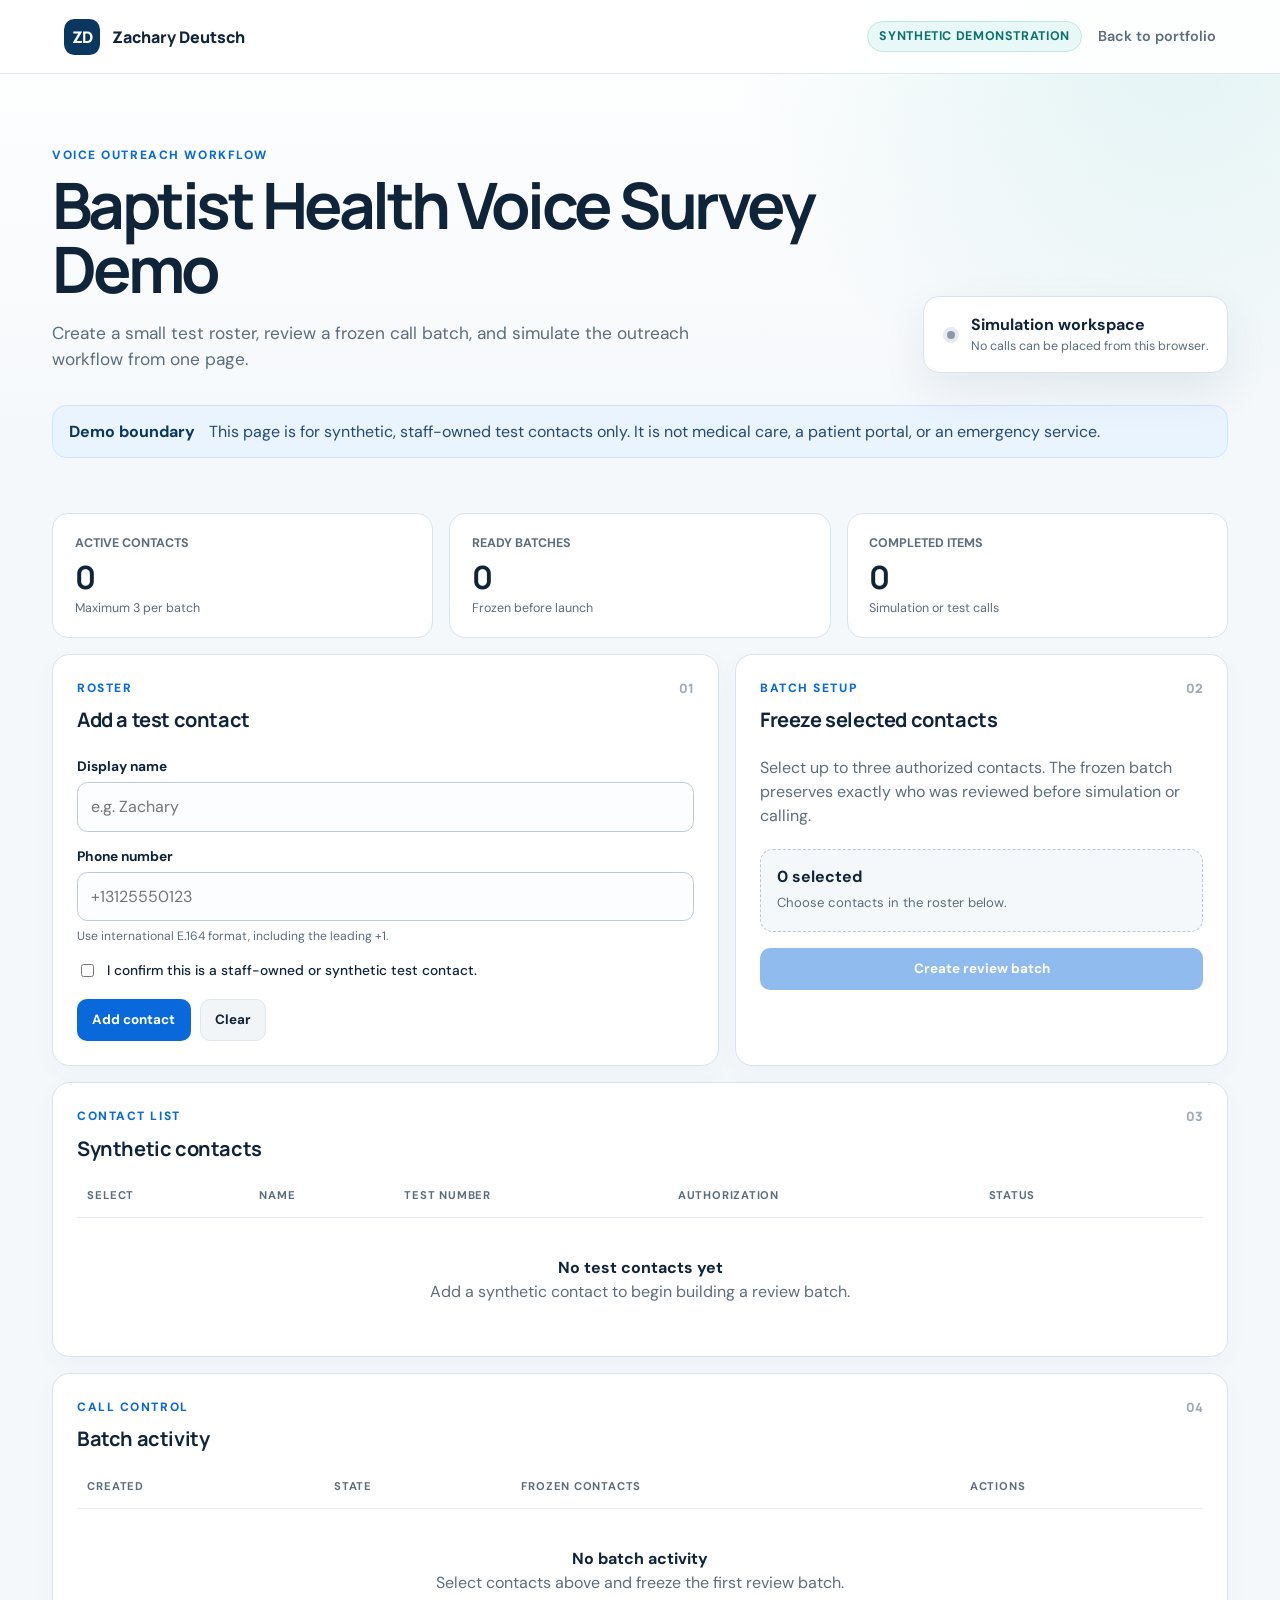
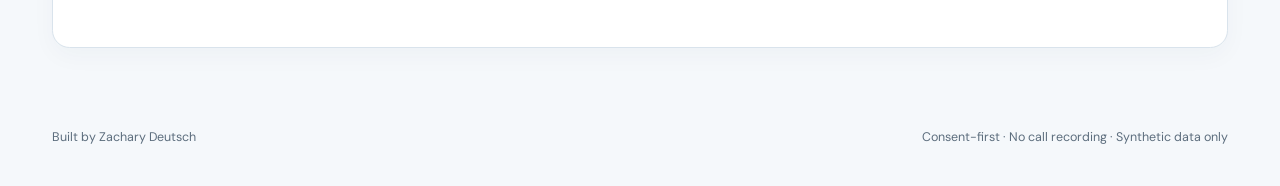
==== voice-demo/index.html @ d20b50c3 "Add synthetic voice survey demo portal" ====
<!doctype html>
<html lang="en">
<head>
  <meta charset="utf-8">
  <meta name="viewport" content="width=device-width, initial-scale=1">
  <meta name="description" content="A synthetic demonstration of a consent-first voice survey workflow.">
  <meta name="robots" content="noindex, nofollow">
  <title>Voice Survey Demo — Zachary Deutsch</title>
  <link rel="preconnect" href="https://fonts.googleapis.com">
  <link rel="preconnect" href="https://fonts.gstatic.com" crossorigin>
  <link href="https://fonts.googleapis.com/css2?family=DM+Sans:wght@400;500;600;700&family=Manrope:wght@600;700;800&display=swap" rel="stylesheet">
  <link rel="stylesheet" href="styles.css">
</head>
<body>
  <a class="skip-link" href="#main">Skip to portal</a>
  <header class="site-header">
    <a class="brand" href="/" aria-label="Zachary Deutsch home">
      <span class="brand-mark" aria-hidden="true">ZD</span>
      <span>Zachary Deutsch</span>
    </a>
    <div class="header-actions">
      <span class="environment-badge">Synthetic demonstration</span>
      <a class="back-link" href="/">Back to portfolio</a>
    </div>
  </header>

  <main id="main" class="page-shell">
    <section class="intro" aria-labelledby="page-title">
      <div>
        <p class="eyebrow">Voice outreach workflow</p>
        <h1 id="page-title">Baptist Health Voice Survey Demo</h1>
        <p class="intro-copy">Create a small test roster, review a frozen call batch, and simulate the outreach workflow from one page.</p>
      </div>
      <div class="connection-card" aria-live="polite">
        <span id="connection-dot" class="connection-dot" aria-hidden="true"></span>
        <div>
          <strong id="connection-label">Simulation workspace</strong>
          <span id="connection-detail">No calls can be placed from this browser.</span>
        </div>
      </div>
    </section>

    <aside class="safety-note">
      <strong>Demo boundary</strong>
      <span>This page is for synthetic, staff-owned test contacts only. It is not medical care, a patient portal, or an emergency service.</span>
    </aside>

    <div id="notice" class="notice" role="status" aria-live="polite"></div>

    <section class="metrics" aria-label="Portal summary">
      <article class="metric-card">
        <span class="metric-label">Active contacts</span>
        <strong id="contact-count">0</strong>
        <span class="metric-note">Maximum 3 per batch</span>
      </article>
      <article class="metric-card">
        <span class="metric-label">Ready batches</span>
        <strong id="ready-count">0</strong>
        <span class="metric-note">Frozen before launch</span>
      </article>
      <article class="metric-card">
        <span class="metric-label">Completed items</span>
        <strong id="completed-count">0</strong>
        <span class="metric-note">Simulation or test calls</span>
      </article>
    </section>

    <section class="workspace-grid">
      <article class="panel contact-panel">
        <div class="panel-heading">
          <div>
            <p class="panel-kicker">Roster</p>
            <h2>Add a test contact</h2>
          </div>
          <span class="step-number">01</span>
        </div>
        <form id="contact-form">
          <input id="editing-id" type="hidden">
          <label for="display-name">Display name</label>
          <input id="display-name" name="display-name" maxlength="100" placeholder="e.g. Zachary" autocomplete="off" required>

          <label for="phone-e164">Phone number</label>
          <input id="phone-e164" name="phone-e164" type="tel" inputmode="tel" maxlength="20" placeholder="+13125550123" autocomplete="off" required>
          <p class="field-help">Use international E.164 format, including the leading +1.</p>

          <label class="check-row" for="synthetic-authorized">
            <input id="synthetic-authorized" type="checkbox" required>
            <span>I confirm this is a staff-owned or synthetic test contact.</span>
          </label>

          <div class="form-actions">
            <button id="save-contact" class="button primary" type="submit">Add contact</button>
            <button id="clear-contact" class="button quiet" type="button">Clear</button>
          </div>
        </form>
      </article>

      <article class="panel batch-panel">
        <div class="panel-heading">
          <div>
            <p class="panel-kicker">Batch setup</p>
            <h2>Freeze selected contacts</h2>
          </div>
          <span class="step-number">02</span>
        </div>
        <p>Select up to three authorized contacts. The frozen batch preserves exactly who was reviewed before simulation or calling.</p>
        <div class="selected-summary">
          <strong id="selected-count">0 selected</strong>
          <span id="selected-names">Choose contacts in the roster below.</span>
        </div>
        <button id="create-batch" class="button primary full" type="button" disabled>Create review batch</button>
      </article>
    </section>

    <section class="panel table-panel" aria-labelledby="contacts-title">
      <div class="panel-heading table-heading">
        <div>
          <p class="panel-kicker">Contact list</p>
          <h2 id="contacts-title">Synthetic contacts</h2>
        </div>
        <span class="step-number">03</span>
      </div>
      <div class="table-wrap">
        <table>
          <thead>
            <tr>
              <th scope="col">Select</th>
              <th scope="col">Name</th>
              <th scope="col">Test number</th>
              <th scope="col">Authorization</th>
              <th scope="col">Status</th>
              <th scope="col"><span class="sr-only">Actions</span></th>
            </tr>
          </thead>
          <tbody id="contacts"></tbody>
        </table>
        <div id="contacts-empty" class="empty-state">
          <strong>No test contacts yet</strong>
          <span>Add a synthetic contact to begin building a review batch.</span>
        </div>
      </div>
    </section>

    <section class="panel table-panel" aria-labelledby="batches-title">
      <div class="panel-heading table-heading">
        <div>
          <p class="panel-kicker">Call control</p>
          <h2 id="batches-title">Batch activity</h2>
        </div>
        <span class="step-number">04</span>
      </div>
      <div class="table-wrap">
        <table>
          <thead>
            <tr>
              <th scope="col">Created</th>
              <th scope="col">State</th>
              <th scope="col">Frozen contacts</th>
              <th scope="col">Actions</th>
            </tr>
          </thead>
          <tbody id="batches"></tbody>
        </table>
        <div id="batches-empty" class="empty-state">
          <strong>No batch activity</strong>
          <span>Select contacts above and freeze the first review batch.</span>
        </div>
      </div>
    </section>
  </main>

  <footer>
    <span>Built by Zachary Deutsch</span>
    <span>Consent-first · No call recording · Synthetic data only</span>
  </footer>

  <dialog id="confirm-dialog">
    <form method="dialog" class="dialog-card">
      <p class="panel-kicker">Live test confirmation</p>
      <h2>Place this approved test batch?</h2>
      <p>Twilio may call every allow-listed number in this batch. Calls are never retried automatically.</p>
      <label for="confirmation-input">Type the confirmation phrase shown below</label>
      <code id="confirmation-phrase"></code>
      <input id="confirmation-input" autocomplete="off">
      <div class="form-actions">
        <button id="cancel-launch" class="button quiet" value="cancel">Cancel</button>
        <button id="confirm-launch" class="button danger" value="default">Launch test batch</button>
      </div>
    </form>
  </dialog>

  <script src="app.js"></script>
</body>
</html>
---- voice-demo/styles.css ----
:root {
  color-scheme: light;
  --ink: #102439;
  --muted: #5c6d7d;
  --navy: #093760;
  --blue: #0969da;
  --blue-dark: #0758b7;
  --blue-soft: #eaf4ff;
  --aqua: #1ca6a3;
  --aqua-soft: #e7f8f6;
  --surface: #ffffff;
  --canvas: #f5f8fb;
  --line: #d9e3ec;
  --danger: #b42318;
  --danger-soft: #fff0ee;
  --success: #147d64;
  --shadow: 0 18px 45px rgba(15, 45, 73, 0.08);
}

* { box-sizing: border-box; }

html { scroll-behavior: smooth; }

body {
  margin: 0;
  background:
    radial-gradient(circle at 92% 0%, rgba(28, 166, 163, 0.12), transparent 28rem),
    linear-gradient(180deg, #fff 0, var(--canvas) 28rem);
  color: var(--ink);
  font-family: "DM Sans", system-ui, sans-serif;
  line-height: 1.5;
}

button, input { font: inherit; }

button { cursor: pointer; }

.skip-link {
  background: var(--navy);
  color: #fff;
  left: 1rem;
  padding: 0.7rem 1rem;
  position: fixed;
  top: -4rem;
  z-index: 100;
}

.skip-link:focus { top: 1rem; }

.site-header {
  align-items: center;
  backdrop-filter: blur(16px);
  background: rgba(255, 255, 255, 0.9);
  border-bottom: 1px solid rgba(217, 227, 236, 0.85);
  display: flex;
  justify-content: space-between;
  min-height: 74px;
  padding: 0 5vw;
}

.brand, .back-link {
  color: var(--ink);
  text-decoration: none;
}

.brand {
  align-items: center;
  display: inline-flex;
  font-family: Manrope, sans-serif;
  font-weight: 800;
  gap: 0.75rem;
}

.brand-mark {
  align-items: center;
  background: var(--navy);
  border-radius: 0.65rem;
  color: #fff;
  display: inline-flex;
  height: 2.25rem;
  justify-content: center;
  letter-spacing: -0.06em;
  width: 2.25rem;
}

.header-actions { align-items: center; display: flex; gap: 1rem; }

.environment-badge {
  background: var(--aqua-soft);
  border: 1px solid #bde8e3;
  border-radius: 999px;
  color: #0b716e;
  font-size: 0.78rem;
  font-weight: 700;
  letter-spacing: 0.05em;
  padding: 0.35rem 0.7rem;
  text-transform: uppercase;
}

.back-link { color: var(--muted); font-size: 0.9rem; font-weight: 600; }
.back-link:hover { color: var(--blue); }

.page-shell { margin: 0 auto; max-width: 1240px; padding: 4.5rem 2rem 5rem; }

.intro {
  align-items: end;
  display: grid;
  gap: 2rem;
  grid-template-columns: minmax(0, 1fr) auto;
  margin-bottom: 2rem;
}

.eyebrow, .panel-kicker {
  color: var(--blue);
  font-size: 0.75rem;
  font-weight: 800;
  letter-spacing: 0.13em;
  margin: 0 0 0.55rem;
  text-transform: uppercase;
}

h1, h2 { font-family: Manrope, sans-serif; }

h1 {
  font-size: clamp(2.3rem, 5vw, 4.65rem);
  letter-spacing: -0.055em;
  line-height: 1.01;
  margin: 0;
  max-width: 780px;
}

.intro-copy { color: var(--muted); font-size: 1.08rem; margin: 1.2rem 0 0; max-width: 680px; }

.connection-card {
  align-items: center;
  background: var(--surface);
  border: 1px solid var(--line);
  border-radius: 1rem;
  box-shadow: var(--shadow);
  display: flex;
  gap: 0.75rem;
  min-width: 285px;
  padding: 1rem 1.15rem;
}

.connection-card div { display: grid; }
.connection-card span:last-child { color: var(--muted); font-size: 0.78rem; }

.connection-dot {
  background: #8b99a7;
  border: 4px solid #e6ebf0;
  border-radius: 50%;
  height: 1rem;
  width: 1rem;
}

.connection-dot.connected { background: var(--success); border-color: #d8f1e9; }

.safety-note {
  align-items: center;
  background: var(--blue-soft);
  border: 1px solid #cfe4fb;
  border-radius: 0.9rem;
  color: #234b72;
  display: flex;
  gap: 0.9rem;
  margin-bottom: 1.15rem;
  padding: 0.85rem 1rem;
}

.safety-note strong { color: var(--navy); flex: 0 0 auto; }

.notice { min-height: 1.5rem; color: var(--success); font-size: 0.9rem; font-weight: 600; margin: 0.3rem 0 0.8rem; }
.notice.error { color: var(--danger); }

.metrics {
  display: grid;
  gap: 1rem;
  grid-template-columns: repeat(3, 1fr);
  margin-bottom: 1rem;
}

.metric-card {
  background: var(--surface);
  border: 1px solid var(--line);
  border-radius: 1rem;
  display: grid;
  padding: 1.2rem 1.35rem;
}

.metric-card strong { font-family: Manrope, sans-serif; font-size: 2rem; line-height: 1.15; margin: 0.4rem 0 0.2rem; }
.metric-label { color: var(--muted); font-size: 0.78rem; font-weight: 700; text-transform: uppercase; }
.metric-note { color: var(--muted); font-size: 0.78rem; }

.workspace-grid { display: grid; gap: 1rem; grid-template-columns: 1.15fr 0.85fr; }

.panel {
  background: var(--surface);
  border: 1px solid var(--line);
  border-radius: 1.1rem;
  box-shadow: 0 8px 24px rgba(15, 45, 73, 0.035);
  padding: 1.5rem;
}

.panel-heading { align-items: start; display: flex; justify-content: space-between; margin-bottom: 1.3rem; }
.panel-heading h2 { font-size: 1.25rem; letter-spacing: -0.02em; margin: 0; }
.step-number { color: #9eabba; font-family: Manrope, sans-serif; font-size: 0.8rem; font-weight: 800; }
.batch-panel > p { color: var(--muted); margin: 0 0 1.3rem; }

label { display: block; font-size: 0.86rem; font-weight: 700; margin: 0.9rem 0 0.35rem; }

input:not([type="checkbox"]) {
  background: #fbfdff;
  border: 1px solid #becbd7;
  border-radius: 0.65rem;
  color: var(--ink);
  padding: 0.72rem 0.8rem;
  width: 100%;
}

input:focus { border-color: var(--blue); box-shadow: 0 0 0 3px rgba(9, 105, 218, 0.13); outline: none; }
.field-help { color: var(--muted); font-size: 0.76rem; margin: 0.35rem 0 0; }

.check-row { align-items: start; display: flex; font-weight: 500; gap: 0.6rem; line-height: 1.35; margin-top: 1rem; }
.check-row input { accent-color: var(--blue); margin-top: 0.2rem; }

.form-actions, .row-actions { display: flex; flex-wrap: wrap; gap: 0.55rem; margin-top: 1.2rem; }

.button {
  align-items: center;
  border: 1px solid transparent;
  border-radius: 0.62rem;
  display: inline-flex;
  font-size: 0.84rem;
  font-weight: 700;
  justify-content: center;
  min-height: 2.55rem;
  padding: 0.6rem 0.9rem;
}

.button.primary { background: var(--blue); color: #fff; }
.button.primary:hover { background: var(--blue-dark); }
.button.quiet { background: #f2f5f8; border-color: #e0e6ec; color: var(--ink); }
.button.danger { background: var(--danger); color: #fff; }
.button.link-danger { background: transparent; color: var(--danger); min-height: auto; padding: 0.2rem; }
.button.full { width: 100%; }
.button:disabled { cursor: not-allowed; opacity: 0.45; }

.selected-summary {
  background: var(--canvas);
  border: 1px dashed #b9c9d7;
  border-radius: 0.8rem;
  display: grid;
  margin: 1rem 0;
  min-height: 5.2rem;
  padding: 0.95rem 1rem;
}

.selected-summary span { color: var(--muted); font-size: 0.82rem; }

.table-panel { margin-top: 1rem; padding-bottom: 0.8rem; }
.table-heading { margin-bottom: 0.6rem; }
.table-wrap { overflow-x: auto; }
table { border-collapse: collapse; width: 100%; }
th, td { border-bottom: 1px solid #e7edf2; padding: 0.85rem 0.65rem; text-align: left; vertical-align: top; }
th { color: var(--muted); font-size: 0.7rem; letter-spacing: 0.07em; text-transform: uppercase; }
td { font-size: 0.86rem; }
tbody tr:last-child td { border-bottom: 0; }

.status-pill {
  background: #edf2f7;
  border-radius: 999px;
  color: #496071;
  display: inline-flex;
  font-size: 0.72rem;
  font-weight: 700;
  padding: 0.25rem 0.55rem;
  text-transform: capitalize;
}

.status-pill.ready, .status-pill.active { background: var(--aqua-soft); color: #0b716e; }
.status-pill.simulated, .status-pill.completed { background: #e9f3ff; color: #135ca5; }
.status-pill.blocked, .status-pill.cancelled { background: var(--danger-soft); color: var(--danger); }
.batch-items { color: var(--muted); display: grid; font-size: 0.78rem; gap: 0.25rem; }
.empty-state { align-items: center; color: var(--muted); display: none; flex-direction: column; padding: 2.4rem 1rem; text-align: center; }
.empty-state.visible { display: flex; }
.empty-state strong { color: var(--ink); }

footer {
  color: var(--muted);
  display: flex;
  font-size: 0.78rem;
  justify-content: space-between;
  margin: 0 auto;
  max-width: 1240px;
  padding: 0 2rem 2.5rem;
}

dialog { border: 0; border-radius: 1rem; box-shadow: 0 30px 80px rgba(10, 34, 56, 0.28); max-width: 470px; padding: 0; width: calc(100% - 2rem); }
dialog::backdrop { background: rgba(8, 29, 48, 0.52); backdrop-filter: blur(3px); }
.dialog-card { padding: 1.6rem; }
.dialog-card h2 { margin: 0; }
.dialog-card p:not(.panel-kicker) { color: var(--muted); }
.dialog-card code { background: var(--canvas); border-radius: 0.45rem; display: block; overflow-wrap: anywhere; padding: 0.7rem; }

.sr-only { height: 1px; margin: -1px; overflow: hidden; padding: 0; position: absolute; width: 1px; clip: rect(0, 0, 0, 0); }

@media (max-width: 820px) {
  .intro, .workspace-grid { grid-template-columns: 1fr; }
  .connection-card { min-width: 0; }
  .metrics { grid-template-columns: 1fr 1fr 1fr; }
}

@media (max-width: 620px) {
  .site-header { align-items: flex-start; flex-direction: column; gap: 0.7rem; padding: 1rem 1.2rem; }
  .header-actions { justify-content: space-between; width: 100%; }
  .page-shell { padding: 2.8rem 1rem 3.5rem; }
  .metrics { grid-template-columns: 1fr; }
  .safety-note { align-items: flex-start; flex-direction: column; }
  h1 { font-size: 2.55rem; }
  footer { flex-direction: column; gap: 0.35rem; padding: 0 1rem 2rem; }
}
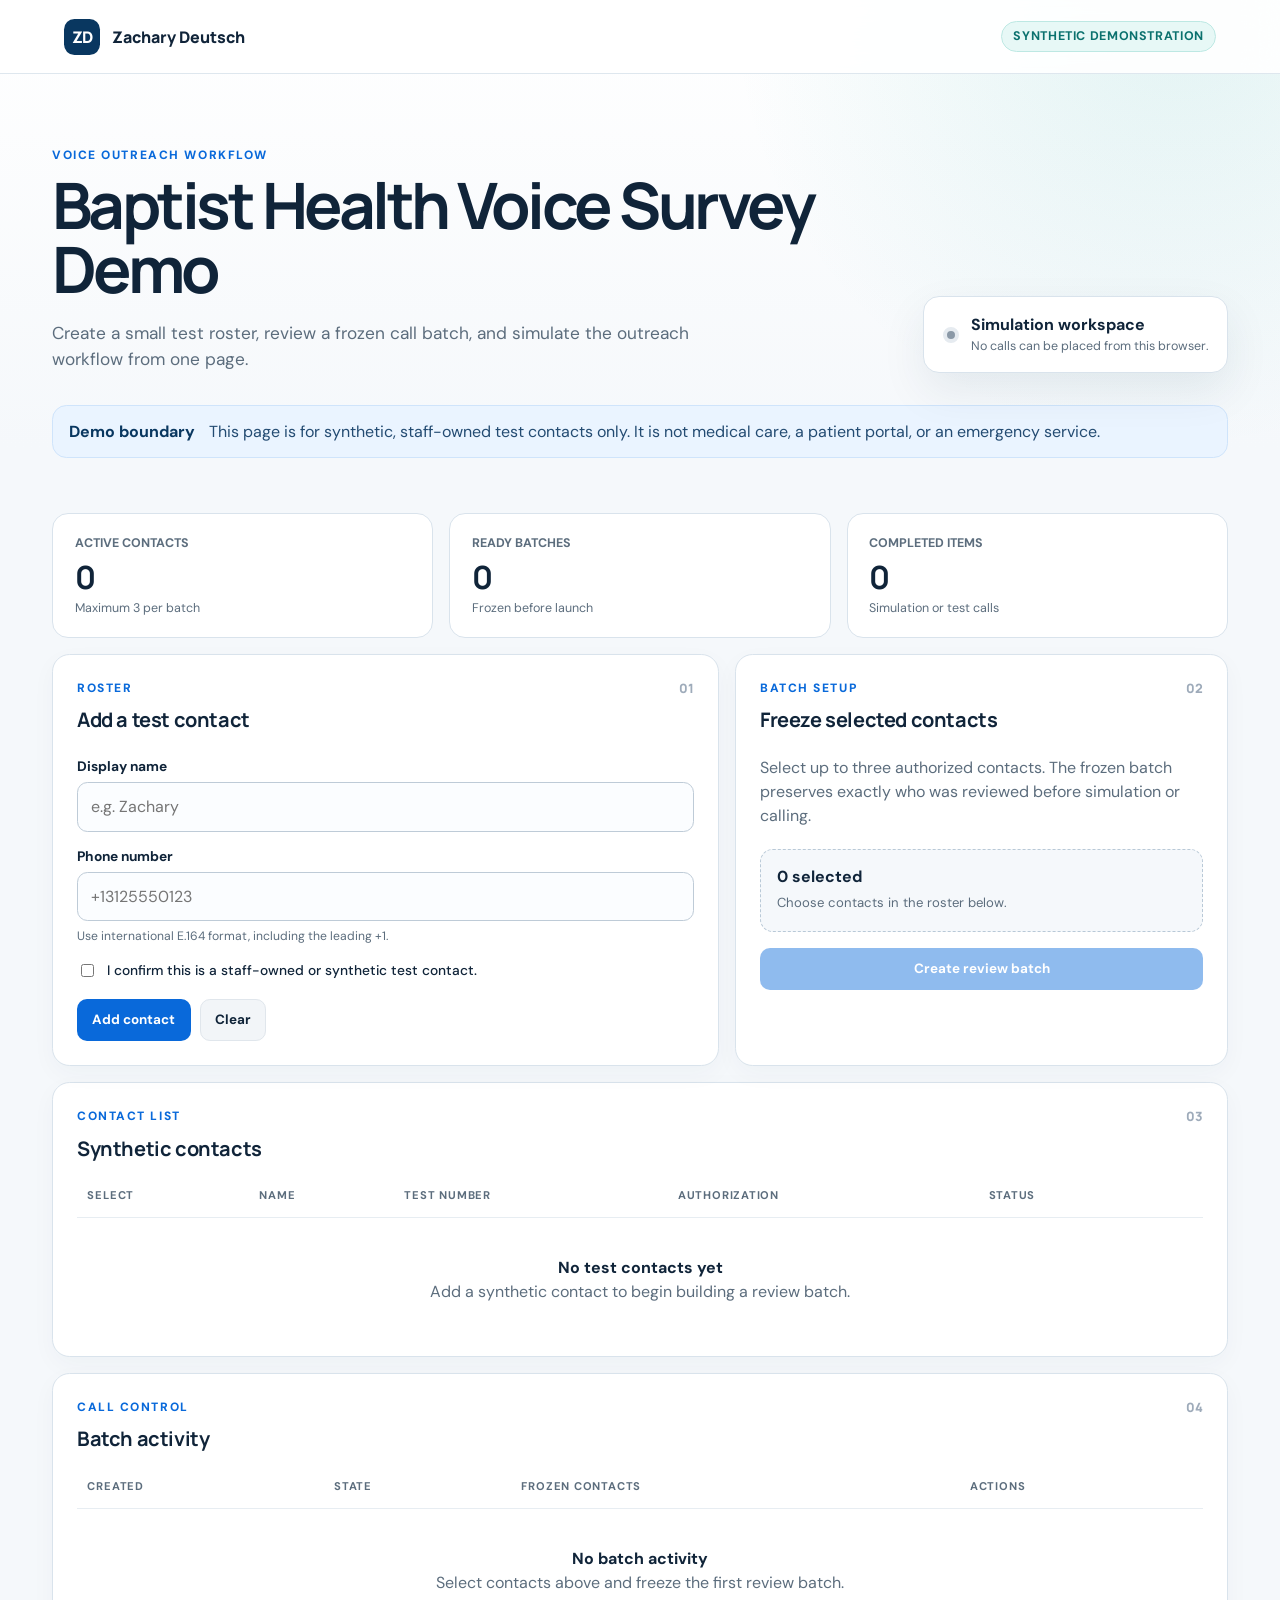
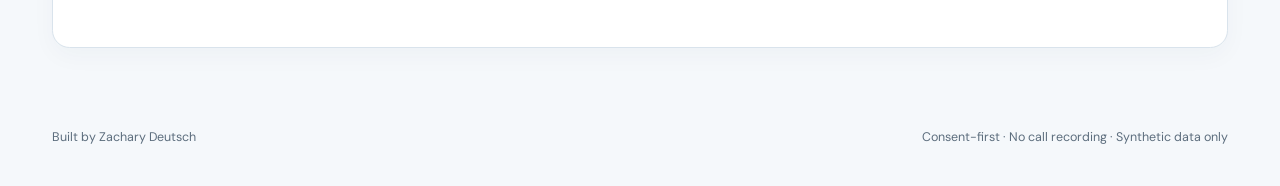
==== commit 63b79aa0: "Remove portfolio link from voice demo" ====
--- a/voice-demo/index.html
+++ b/voice-demo/index.html
@@ -20,7 +20,6 @@
     </a>
     <div class="header-actions">
       <span class="environment-badge">Synthetic demonstration</span>
-      <a class="back-link" href="/">Back to portfolio</a>
     </div>
   </header>
 
--- a/voice-demo/styles.css
+++ b/voice-demo/styles.css
@@ -58,7 +58,7 @@
   padding: 0 5vw;
 }
 
-.brand, .back-link {
+.brand {
   color: var(--ink);
   text-decoration: none;
 }
@@ -97,9 +97,6 @@
   text-transform: uppercase;
 }
 
-.back-link { color: var(--muted); font-size: 0.9rem; font-weight: 600; }
-.back-link:hover { color: var(--blue); }
-
 .page-shell { margin: 0 auto; max-width: 1240px; padding: 4.5rem 2rem 5rem; }
 
 .intro {
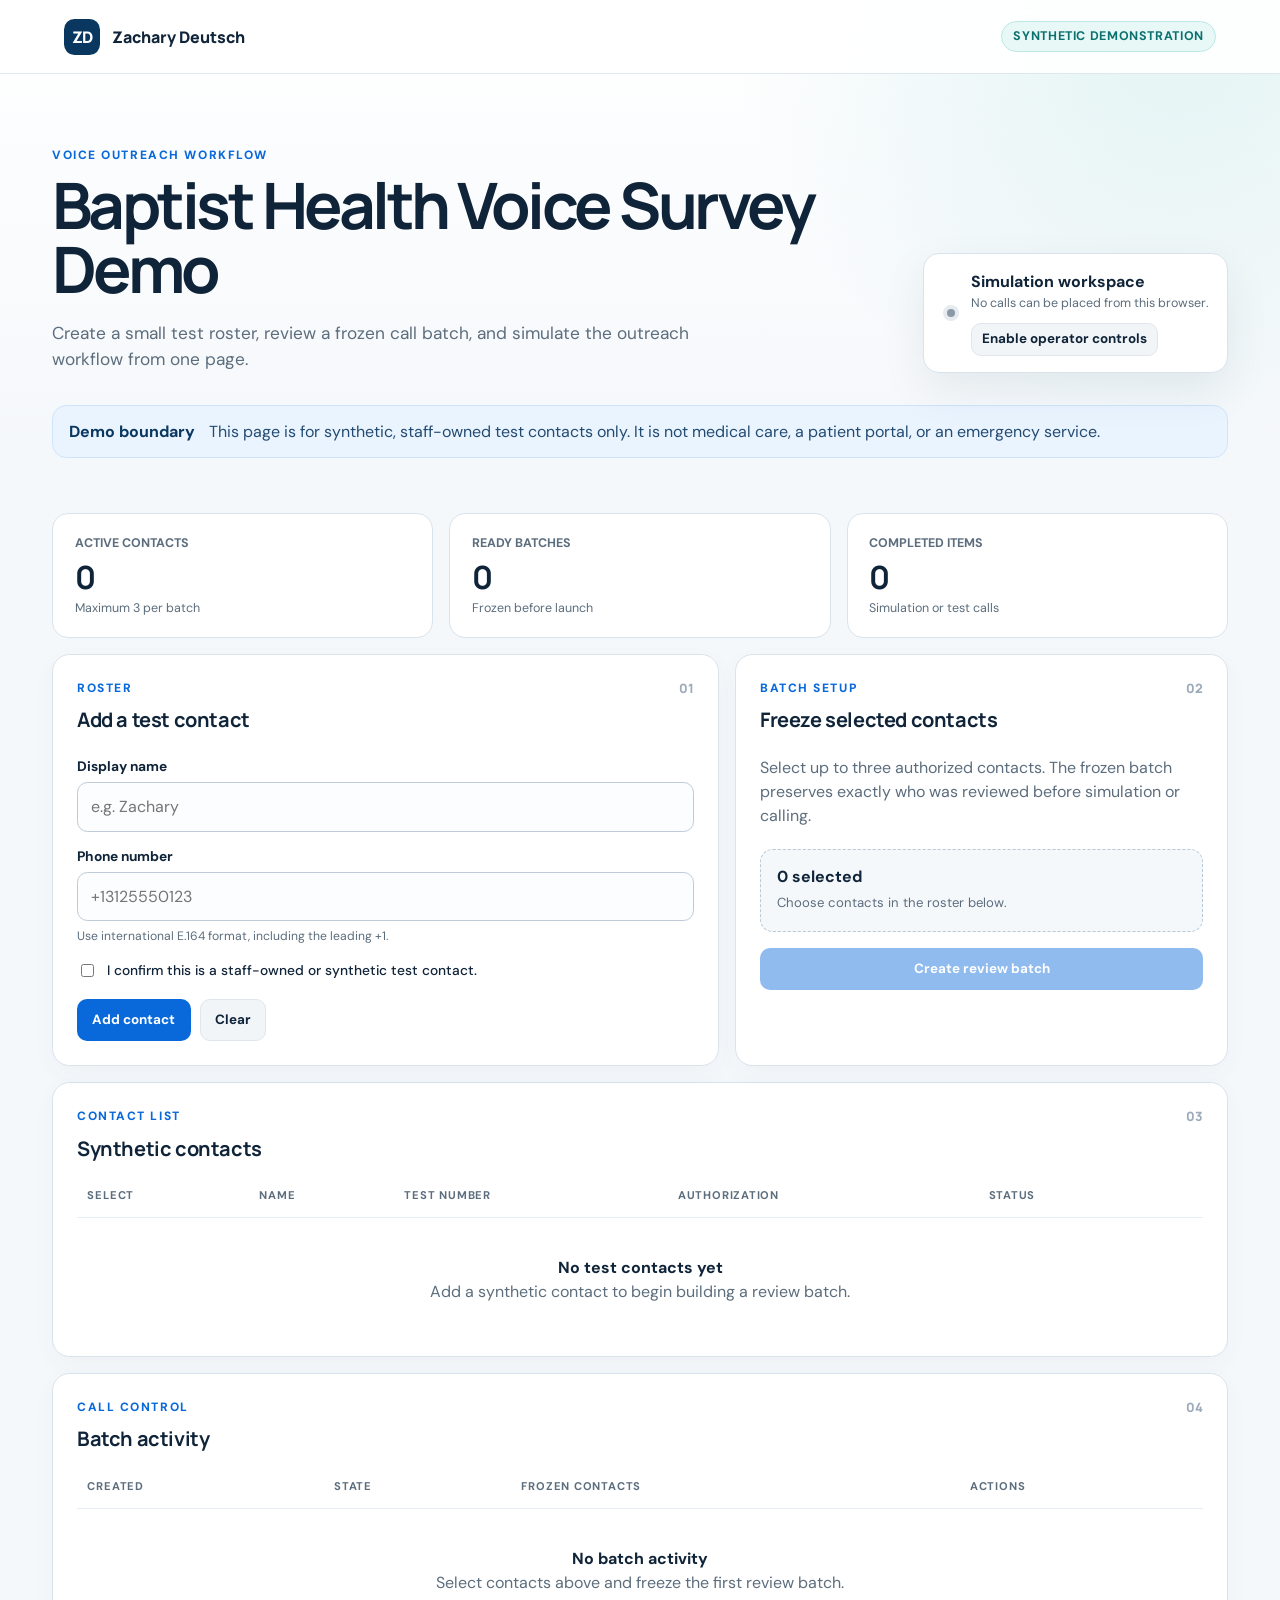
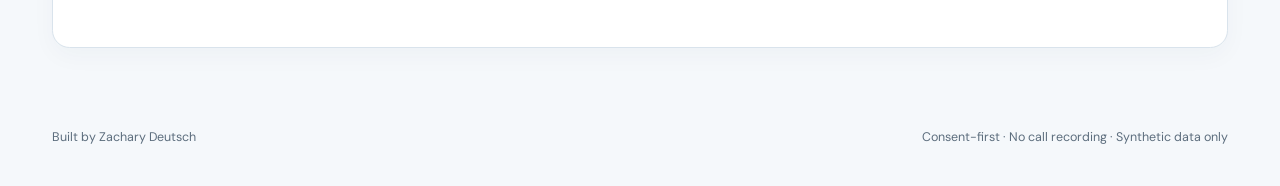
==== commit e74f4bcd: "Add operator access to voice demo" ====
--- a/voice-demo/index.html
+++ b/voice-demo/index.html
@@ -32,9 +32,13 @@
       </div>
       <div class="connection-card" aria-live="polite">
         <span id="connection-dot" class="connection-dot" aria-hidden="true"></span>
-        <div>
+        <div class="connection-copy">
           <strong id="connection-label">Simulation workspace</strong>
           <span id="connection-detail">No calls can be placed from this browser.</span>
+          <div class="connection-actions">
+            <button id="operator-access" class="button quiet compact" type="button">Enable operator controls</button>
+            <button id="operator-disconnect" class="button quiet compact" type="button" hidden>Disconnect</button>
+          </div>
         </div>
       </div>
     </section>
@@ -188,6 +192,21 @@
     </form>
   </dialog>
 
+  <dialog id="access-dialog">
+    <form id="access-form" class="dialog-card">
+      <p class="panel-kicker">Team access</p>
+      <h2>Enable operator controls</h2>
+      <p>Enter the shared demo access code to view the approved roster and place allow-listed test calls.</p>
+      <label for="access-input">Demo access code</label>
+      <input id="access-input" type="password" minlength="32" maxlength="128" autocomplete="current-password" required>
+      <p id="access-error" class="dialog-error" role="alert"></p>
+      <div class="form-actions">
+        <button id="cancel-access" class="button quiet" type="button">Cancel</button>
+        <button id="confirm-access" class="button primary" type="submit">Connect</button>
+      </div>
+    </form>
+  </dialog>
+
   <script src="app.js"></script>
 </body>
 </html>
--- a/voice-demo/styles.css
+++ b/voice-demo/styles.css
@@ -18,6 +18,7 @@
 }
 
 * { box-sizing: border-box; }
+[hidden] { display: none !important; }
 
 html { scroll-behavior: smooth; }
 
@@ -140,8 +141,9 @@
   padding: 1rem 1.15rem;
 }
 
-.connection-card div { display: grid; }
-.connection-card span:last-child { color: var(--muted); font-size: 0.78rem; }
+.connection-copy { display: grid; }
+#connection-detail { color: var(--muted); font-size: 0.78rem; }
+.connection-actions { display: flex; gap: 0.45rem; margin-top: 0.65rem; }
 
 .connection-dot {
   background: #8b99a7;
@@ -241,6 +243,7 @@
 .button.danger { background: var(--danger); color: #fff; }
 .button.link-danger { background: transparent; color: var(--danger); min-height: auto; padding: 0.2rem; }
 .button.full { width: 100%; }
+.button.compact { min-height: 2rem; padding: 0.35rem 0.65rem; }
 .button:disabled { cursor: not-allowed; opacity: 0.45; }
 
 .selected-summary {
@@ -299,6 +302,7 @@
 .dialog-card h2 { margin: 0; }
 .dialog-card p:not(.panel-kicker) { color: var(--muted); }
 .dialog-card code { background: var(--canvas); border-radius: 0.45rem; display: block; overflow-wrap: anywhere; padding: 0.7rem; }
+.dialog-error { color: var(--danger) !important; font-size: 0.82rem; min-height: 1.25rem; }
 
 .sr-only { height: 1px; margin: -1px; overflow: hidden; padding: 0; position: absolute; width: 1px; clip: rect(0, 0, 0, 0); }
 
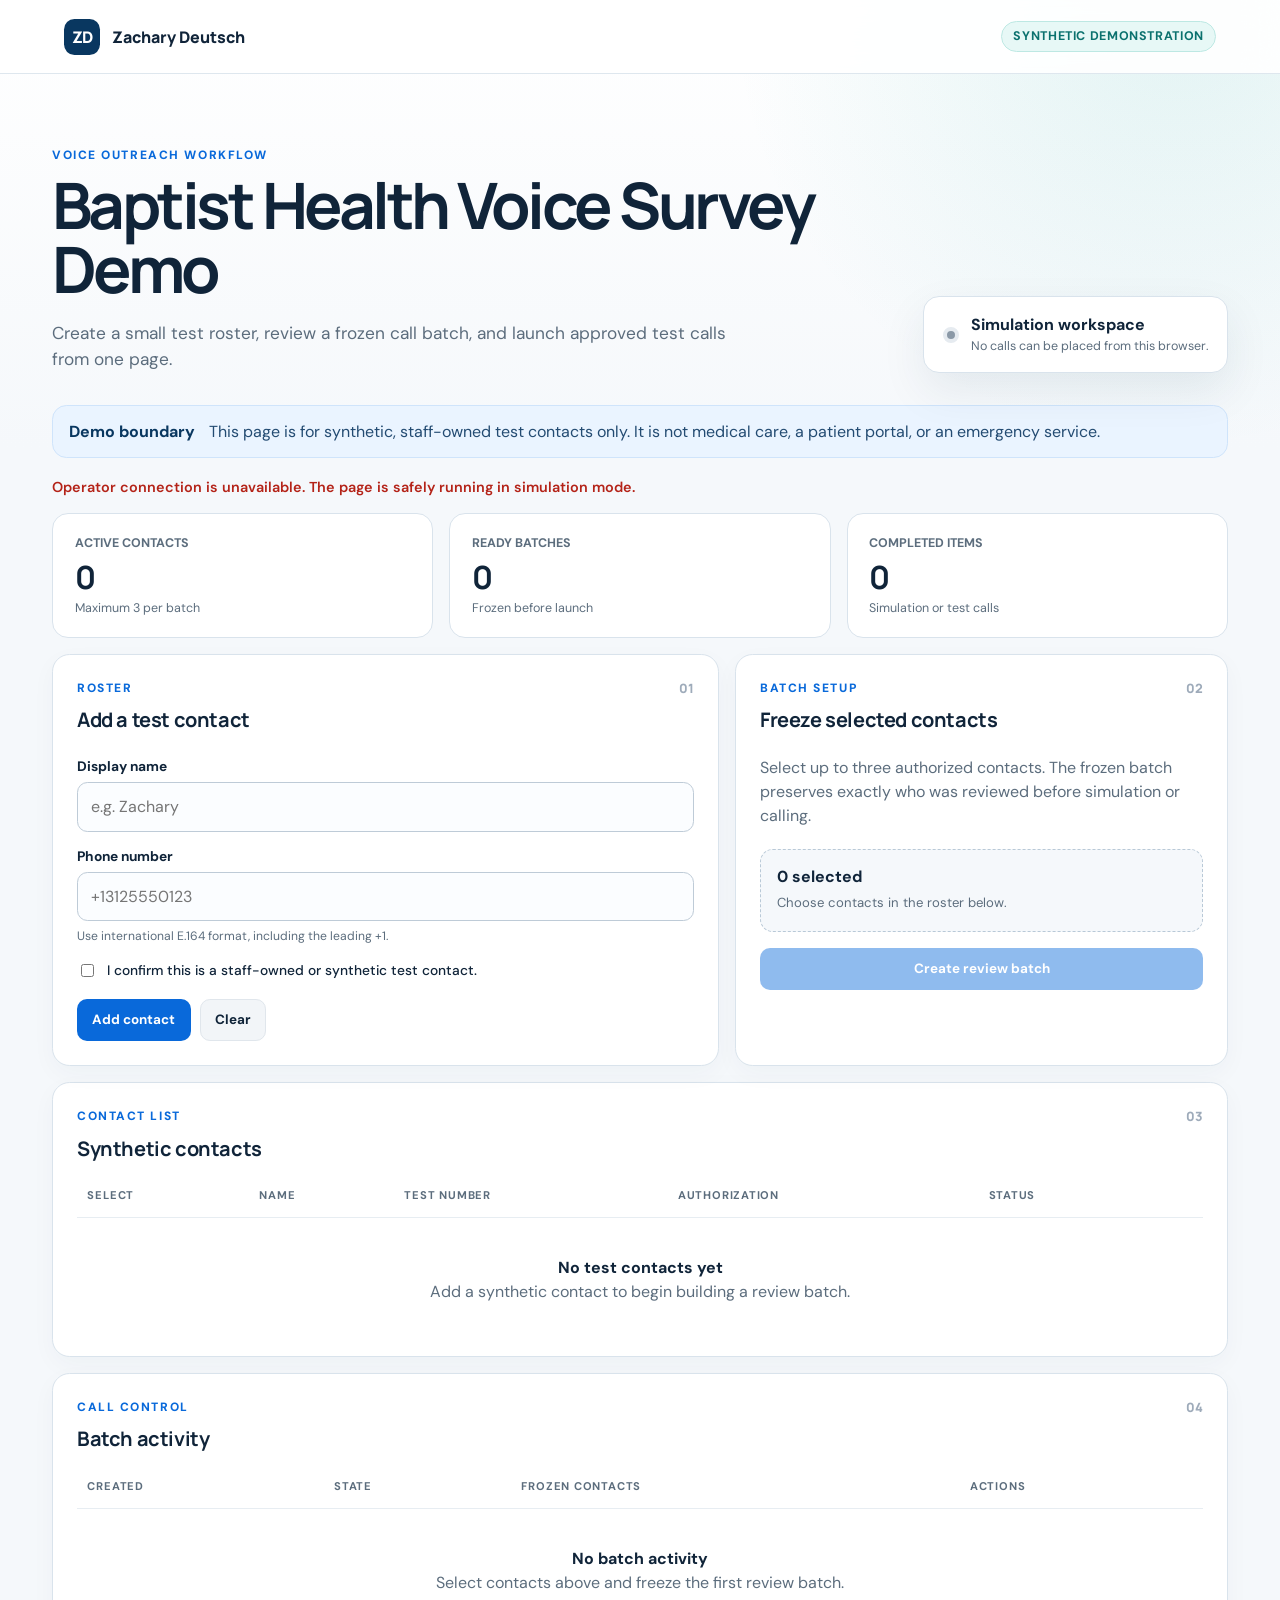
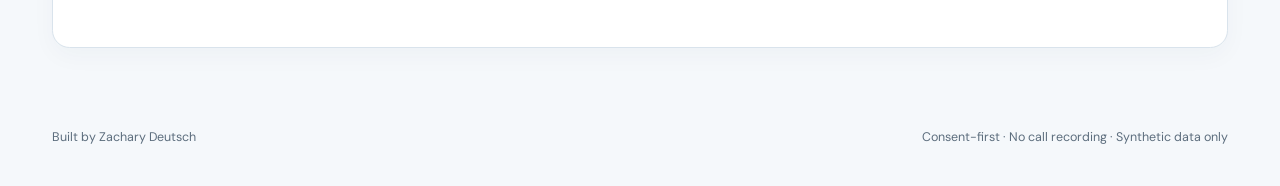
==== commit ea4b33e0: "Enable voice demo operator controls by default" ====
--- a/voice-demo/index.html
+++ b/voice-demo/index.html
@@ -28,17 +28,13 @@
       <div>
         <p class="eyebrow">Voice outreach workflow</p>
         <h1 id="page-title">Baptist Health Voice Survey Demo</h1>
-        <p class="intro-copy">Create a small test roster, review a frozen call batch, and simulate the outreach workflow from one page.</p>
+        <p class="intro-copy">Create a small test roster, review a frozen call batch, and launch approved test calls from one page.</p>
       </div>
       <div class="connection-card" aria-live="polite">
         <span id="connection-dot" class="connection-dot" aria-hidden="true"></span>
         <div class="connection-copy">
-          <strong id="connection-label">Simulation workspace</strong>
-          <span id="connection-detail">No calls can be placed from this browser.</span>
-          <div class="connection-actions">
-            <button id="operator-access" class="button quiet compact" type="button">Enable operator controls</button>
-            <button id="operator-disconnect" class="button quiet compact" type="button" hidden>Disconnect</button>
-          </div>
+          <strong id="connection-label">Connecting to call controls</strong>
+          <span id="connection-detail">Loading the approved test roster.</span>
         </div>
       </div>
     </section>
@@ -192,21 +188,6 @@
     </form>
   </dialog>
 
-  <dialog id="access-dialog">
-    <form id="access-form" class="dialog-card">
-      <p class="panel-kicker">Team access</p>
-      <h2>Enable operator controls</h2>
-      <p>Enter the shared demo access code to view the approved roster and place allow-listed test calls.</p>
-      <label for="access-input">Demo access code</label>
-      <input id="access-input" type="password" minlength="32" maxlength="128" autocomplete="current-password" required>
-      <p id="access-error" class="dialog-error" role="alert"></p>
-      <div class="form-actions">
-        <button id="cancel-access" class="button quiet" type="button">Cancel</button>
-        <button id="confirm-access" class="button primary" type="submit">Connect</button>
-      </div>
-    </form>
-  </dialog>
-
   <script src="app.js"></script>
 </body>
 </html>
--- a/voice-demo/styles.css
+++ b/voice-demo/styles.css
@@ -143,7 +143,6 @@
 
 .connection-copy { display: grid; }
 #connection-detail { color: var(--muted); font-size: 0.78rem; }
-.connection-actions { display: flex; gap: 0.45rem; margin-top: 0.65rem; }
 
 .connection-dot {
   background: #8b99a7;
@@ -243,7 +242,6 @@
 .button.danger { background: var(--danger); color: #fff; }
 .button.link-danger { background: transparent; color: var(--danger); min-height: auto; padding: 0.2rem; }
 .button.full { width: 100%; }
-.button.compact { min-height: 2rem; padding: 0.35rem 0.65rem; }
 .button:disabled { cursor: not-allowed; opacity: 0.45; }
 
 .selected-summary {
@@ -302,7 +300,6 @@
 .dialog-card h2 { margin: 0; }
 .dialog-card p:not(.panel-kicker) { color: var(--muted); }
 .dialog-card code { background: var(--canvas); border-radius: 0.45rem; display: block; overflow-wrap: anywhere; padding: 0.7rem; }
-.dialog-error { color: var(--danger) !important; font-size: 0.82rem; min-height: 1.25rem; }
 
 .sr-only { height: 1px; margin: -1px; overflow: hidden; padding: 0; position: absolute; width: 1px; clip: rect(0, 0, 0, 0); }
 
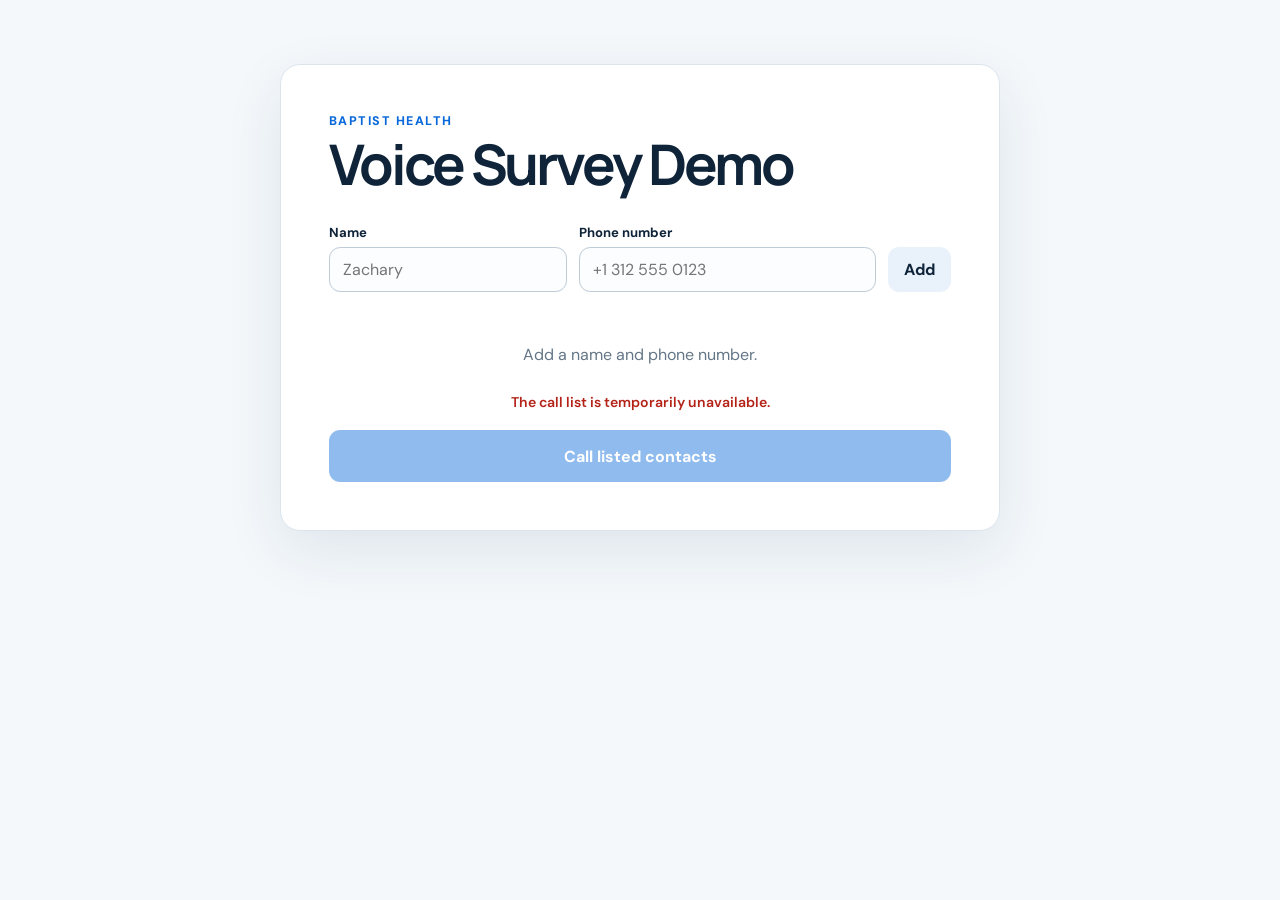
==== commit 60375c3e: "Simplify voice demo to a call list" ====
--- a/voice-demo/index.html
+++ b/voice-demo/index.html
@@ -3,190 +3,41 @@
 <head>
   <meta charset="utf-8">
   <meta name="viewport" content="width=device-width, initial-scale=1">
-  <meta name="description" content="A synthetic demonstration of a consent-first voice survey workflow.">
+  <meta name="description" content="Baptist Health voice survey call demo.">
   <meta name="robots" content="noindex, nofollow">
-  <title>Voice Survey Demo — Zachary Deutsch</title>
+  <title>Baptist Health Voice Survey Demo</title>
   <link rel="preconnect" href="https://fonts.googleapis.com">
   <link rel="preconnect" href="https://fonts.gstatic.com" crossorigin>
-  <link href="https://fonts.googleapis.com/css2?family=DM+Sans:wght@400;500;600;700&family=Manrope:wght@600;700;800&display=swap" rel="stylesheet">
+  <link href="https://fonts.googleapis.com/css2?family=DM+Sans:wght@400;500;600;700&family=Manrope:wght@700;800&display=swap" rel="stylesheet">
   <link rel="stylesheet" href="styles.css">
 </head>
 <body>
-  <a class="skip-link" href="#main">Skip to portal</a>
-  <header class="site-header">
-    <a class="brand" href="/" aria-label="Zachary Deutsch home">
-      <span class="brand-mark" aria-hidden="true">ZD</span>
-      <span>Zachary Deutsch</span>
-    </a>
-    <div class="header-actions">
-      <span class="environment-badge">Synthetic demonstration</span>
-    </div>
-  </header>
+  <main>
+    <header>
+      <p>Baptist Health</p>
+      <h1>Voice Survey Demo</h1>
+    </header>
 
-  <main id="main" class="page-shell">
-    <section class="intro" aria-labelledby="page-title">
-      <div>
-        <p class="eyebrow">Voice outreach workflow</p>
-        <h1 id="page-title">Baptist Health Voice Survey Demo</h1>
-        <p class="intro-copy">Create a small test roster, review a frozen call batch, and launch approved test calls from one page.</p>
-      </div>
-      <div class="connection-card" aria-live="polite">
-        <span id="connection-dot" class="connection-dot" aria-hidden="true"></span>
-        <div class="connection-copy">
-          <strong id="connection-label">Connecting to call controls</strong>
-          <span id="connection-detail">Loading the approved test roster.</span>
-        </div>
-      </div>
+    <form id="contact-form" class="contact-form">
+      <label>
+        <span>Name</span>
+        <input id="name" maxlength="100" autocomplete="off" placeholder="Zachary" required>
+      </label>
+      <label>
+        <span>Phone number</span>
+        <input id="phone" type="tel" inputmode="tel" maxlength="20" autocomplete="off" placeholder="+1 312 555 0123" required>
+      </label>
+      <button id="add-contact" class="add-button" type="submit">Add</button>
+    </form>
+
+    <section aria-label="People to call">
+      <ul id="contact-list" class="contact-list"></ul>
+      <p id="empty-list" class="empty-list">Add a name and phone number.</p>
     </section>
 
-    <aside class="safety-note">
-      <strong>Demo boundary</strong>
-      <span>This page is for synthetic, staff-owned test contacts only. It is not medical care, a patient portal, or an emergency service.</span>
-    </aside>
-
-    <div id="notice" class="notice" role="status" aria-live="polite"></div>
-
-    <section class="metrics" aria-label="Portal summary">
-      <article class="metric-card">
-        <span class="metric-label">Active contacts</span>
-        <strong id="contact-count">0</strong>
-        <span class="metric-note">Maximum 3 per batch</span>
-      </article>
-      <article class="metric-card">
-        <span class="metric-label">Ready batches</span>
-        <strong id="ready-count">0</strong>
-        <span class="metric-note">Frozen before launch</span>
-      </article>
-      <article class="metric-card">
-        <span class="metric-label">Completed items</span>
-        <strong id="completed-count">0</strong>
-        <span class="metric-note">Simulation or test calls</span>
-      </article>
-    </section>
-
-    <section class="workspace-grid">
-      <article class="panel contact-panel">
-        <div class="panel-heading">
-          <div>
-            <p class="panel-kicker">Roster</p>
-            <h2>Add a test contact</h2>
-          </div>
-          <span class="step-number">01</span>
-        </div>
-        <form id="contact-form">
-          <input id="editing-id" type="hidden">
-          <label for="display-name">Display name</label>
-          <input id="display-name" name="display-name" maxlength="100" placeholder="e.g. Zachary" autocomplete="off" required>
-
-          <label for="phone-e164">Phone number</label>
-          <input id="phone-e164" name="phone-e164" type="tel" inputmode="tel" maxlength="20" placeholder="+13125550123" autocomplete="off" required>
-          <p class="field-help">Use international E.164 format, including the leading +1.</p>
-
-          <label class="check-row" for="synthetic-authorized">
-            <input id="synthetic-authorized" type="checkbox" required>
-            <span>I confirm this is a staff-owned or synthetic test contact.</span>
-          </label>
-
-          <div class="form-actions">
-            <button id="save-contact" class="button primary" type="submit">Add contact</button>
-            <button id="clear-contact" class="button quiet" type="button">Clear</button>
-          </div>
-        </form>
-      </article>
-
-      <article class="panel batch-panel">
-        <div class="panel-heading">
-          <div>
-            <p class="panel-kicker">Batch setup</p>
-            <h2>Freeze selected contacts</h2>
-          </div>
-          <span class="step-number">02</span>
-        </div>
-        <p>Select up to three authorized contacts. The frozen batch preserves exactly who was reviewed before simulation or calling.</p>
-        <div class="selected-summary">
-          <strong id="selected-count">0 selected</strong>
-          <span id="selected-names">Choose contacts in the roster below.</span>
-        </div>
-        <button id="create-batch" class="button primary full" type="button" disabled>Create review batch</button>
-      </article>
-    </section>
-
-    <section class="panel table-panel" aria-labelledby="contacts-title">
-      <div class="panel-heading table-heading">
-        <div>
-          <p class="panel-kicker">Contact list</p>
-          <h2 id="contacts-title">Synthetic contacts</h2>
-        </div>
-        <span class="step-number">03</span>
-      </div>
-      <div class="table-wrap">
-        <table>
-          <thead>
-            <tr>
-              <th scope="col">Select</th>
-              <th scope="col">Name</th>
-              <th scope="col">Test number</th>
-              <th scope="col">Authorization</th>
-              <th scope="col">Status</th>
-              <th scope="col"><span class="sr-only">Actions</span></th>
-            </tr>
-          </thead>
-          <tbody id="contacts"></tbody>
-        </table>
-        <div id="contacts-empty" class="empty-state">
-          <strong>No test contacts yet</strong>
-          <span>Add a synthetic contact to begin building a review batch.</span>
-        </div>
-      </div>
-    </section>
-
-    <section class="panel table-panel" aria-labelledby="batches-title">
-      <div class="panel-heading table-heading">
-        <div>
-          <p class="panel-kicker">Call control</p>
-          <h2 id="batches-title">Batch activity</h2>
-        </div>
-        <span class="step-number">04</span>
-      </div>
-      <div class="table-wrap">
-        <table>
-          <thead>
-            <tr>
-              <th scope="col">Created</th>
-              <th scope="col">State</th>
-              <th scope="col">Frozen contacts</th>
-              <th scope="col">Actions</th>
-            </tr>
-          </thead>
-          <tbody id="batches"></tbody>
-        </table>
-        <div id="batches-empty" class="empty-state">
-          <strong>No batch activity</strong>
-          <span>Select contacts above and freeze the first review batch.</span>
-        </div>
-      </div>
-    </section>
+    <p id="notice" class="notice" role="status" aria-live="polite"></p>
+    <button id="call-list" class="call-button" type="button" disabled>Call listed contacts</button>
   </main>
-
-  <footer>
-    <span>Built by Zachary Deutsch</span>
-    <span>Consent-first · No call recording · Synthetic data only</span>
-  </footer>
-
-  <dialog id="confirm-dialog">
-    <form method="dialog" class="dialog-card">
-      <p class="panel-kicker">Live test confirmation</p>
-      <h2>Place this approved test batch?</h2>
-      <p>Twilio may call every allow-listed number in this batch. Calls are never retried automatically.</p>
-      <label for="confirmation-input">Type the confirmation phrase shown below</label>
-      <code id="confirmation-phrase"></code>
-      <input id="confirmation-input" autocomplete="off">
-      <div class="form-actions">
-        <button id="cancel-launch" class="button quiet" value="cancel">Cancel</button>
-        <button id="confirm-launch" class="button danger" value="default">Launch test batch</button>
-      </div>
-    </form>
-  </dialog>
 
   <script src="app.js"></script>
 </body>
--- a/voice-demo/styles.css
+++ b/voice-demo/styles.css
@@ -1,320 +1,159 @@
 :root {
   color-scheme: light;
   --ink: #102439;
-  --muted: #5c6d7d;
-  --navy: #093760;
+  --muted: #647687;
   --blue: #0969da;
   --blue-dark: #0758b7;
-  --blue-soft: #eaf4ff;
-  --aqua: #1ca6a3;
-  --aqua-soft: #e7f8f6;
+  --line: #dbe5ee;
   --surface: #ffffff;
-  --canvas: #f5f8fb;
-  --line: #d9e3ec;
+  --canvas: #f4f8fb;
   --danger: #b42318;
-  --danger-soft: #fff0ee;
-  --success: #147d64;
-  --shadow: 0 18px 45px rgba(15, 45, 73, 0.08);
 }
 
 * { box-sizing: border-box; }
 [hidden] { display: none !important; }
 
-html { scroll-behavior: smooth; }
-
 body {
-  margin: 0;
-  background:
-    radial-gradient(circle at 92% 0%, rgba(28, 166, 163, 0.12), transparent 28rem),
-    linear-gradient(180deg, #fff 0, var(--canvas) 28rem);
+  background: var(--canvas);
   color: var(--ink);
   font-family: "DM Sans", system-ui, sans-serif;
-  line-height: 1.5;
+  margin: 0;
+  min-height: 100vh;
+  padding: 4rem 1rem;
 }
 
-button, input { font: inherit; }
-
-button { cursor: pointer; }
-
-.skip-link {
-  background: var(--navy);
-  color: #fff;
-  left: 1rem;
-  padding: 0.7rem 1rem;
-  position: fixed;
-  top: -4rem;
-  z-index: 100;
+main {
+  background: var(--surface);
+  border: 1px solid var(--line);
+  border-radius: 1.25rem;
+  box-shadow: 0 20px 60px rgba(15, 45, 73, 0.09);
+  margin: 0 auto;
+  max-width: 720px;
+  padding: clamp(1.4rem, 5vw, 3rem);
 }
 
-.skip-link:focus { top: 1rem; }
-
-.site-header {
-  align-items: center;
-  backdrop-filter: blur(16px);
-  background: rgba(255, 255, 255, 0.9);
-  border-bottom: 1px solid rgba(217, 227, 236, 0.85);
-  display: flex;
-  justify-content: space-between;
-  min-height: 74px;
-  padding: 0 5vw;
-}
-
-.brand {
-  color: var(--ink);
-  text-decoration: none;
-}
-
-.brand {
-  align-items: center;
-  display: inline-flex;
-  font-family: Manrope, sans-serif;
+header { margin-bottom: 2rem; }
+header p {
+  color: var(--blue);
+  font-size: 0.78rem;
   font-weight: 800;
-  gap: 0.75rem;
-}
-
-.brand-mark {
-  align-items: center;
-  background: var(--navy);
-  border-radius: 0.65rem;
-  color: #fff;
-  display: inline-flex;
-  height: 2.25rem;
-  justify-content: center;
-  letter-spacing: -0.06em;
-  width: 2.25rem;
-}
-
-.header-actions { align-items: center; display: flex; gap: 1rem; }
-
-.environment-badge {
-  background: var(--aqua-soft);
-  border: 1px solid #bde8e3;
-  border-radius: 999px;
-  color: #0b716e;
-  font-size: 0.78rem;
-  font-weight: 700;
-  letter-spacing: 0.05em;
-  padding: 0.35rem 0.7rem;
+  letter-spacing: 0.12em;
+  margin: 0 0 0.45rem;
   text-transform: uppercase;
 }
 
-.page-shell { margin: 0 auto; max-width: 1240px; padding: 4.5rem 2rem 5rem; }
+h1 {
+  font-family: Manrope, sans-serif;
+  font-size: clamp(2rem, 7vw, 3.5rem);
+  letter-spacing: -0.055em;
+  line-height: 1;
+  margin: 0;
+}
 
-.intro {
+.contact-form {
   align-items: end;
   display: grid;
-  gap: 2rem;
-  grid-template-columns: minmax(0, 1fr) auto;
-  margin-bottom: 2rem;
+  gap: 0.75rem;
+  grid-template-columns: 1fr 1.25fr auto;
 }
 
-.eyebrow, .panel-kicker {
-  color: var(--blue);
-  font-size: 0.75rem;
-  font-weight: 800;
-  letter-spacing: 0.13em;
-  margin: 0 0 0.55rem;
-  text-transform: uppercase;
-}
+label { display: grid; gap: 0.35rem; }
+label span { font-size: 0.82rem; font-weight: 700; }
 
-h1, h2 { font-family: Manrope, sans-serif; }
-
-h1 {
-  font-size: clamp(2.3rem, 5vw, 4.65rem);
-  letter-spacing: -0.055em;
-  line-height: 1.01;
-  margin: 0;
-  max-width: 780px;
-}
-
-.intro-copy { color: var(--muted); font-size: 1.08rem; margin: 1.2rem 0 0; max-width: 680px; }
-
-.connection-card {
-  align-items: center;
-  background: var(--surface);
-  border: 1px solid var(--line);
-  border-radius: 1rem;
-  box-shadow: var(--shadow);
-  display: flex;
-  gap: 0.75rem;
-  min-width: 285px;
-  padding: 1rem 1.15rem;
-}
-
-.connection-copy { display: grid; }
-#connection-detail { color: var(--muted); font-size: 0.78rem; }
-
-.connection-dot {
-  background: #8b99a7;
-  border: 4px solid #e6ebf0;
-  border-radius: 50%;
-  height: 1rem;
-  width: 1rem;
-}
-
-.connection-dot.connected { background: var(--success); border-color: #d8f1e9; }
-
-.safety-note {
-  align-items: center;
-  background: var(--blue-soft);
-  border: 1px solid #cfe4fb;
-  border-radius: 0.9rem;
-  color: #234b72;
-  display: flex;
-  gap: 0.9rem;
-  margin-bottom: 1.15rem;
-  padding: 0.85rem 1rem;
-}
-
-.safety-note strong { color: var(--navy); flex: 0 0 auto; }
-
-.notice { min-height: 1.5rem; color: var(--success); font-size: 0.9rem; font-weight: 600; margin: 0.3rem 0 0.8rem; }
-.notice.error { color: var(--danger); }
-
-.metrics {
-  display: grid;
-  gap: 1rem;
-  grid-template-columns: repeat(3, 1fr);
-  margin-bottom: 1rem;
-}
-
-.metric-card {
-  background: var(--surface);
-  border: 1px solid var(--line);
-  border-radius: 1rem;
-  display: grid;
-  padding: 1.2rem 1.35rem;
-}
-
-.metric-card strong { font-family: Manrope, sans-serif; font-size: 2rem; line-height: 1.15; margin: 0.4rem 0 0.2rem; }
-.metric-label { color: var(--muted); font-size: 0.78rem; font-weight: 700; text-transform: uppercase; }
-.metric-note { color: var(--muted); font-size: 0.78rem; }
-
-.workspace-grid { display: grid; gap: 1rem; grid-template-columns: 1.15fr 0.85fr; }
-
-.panel {
-  background: var(--surface);
-  border: 1px solid var(--line);
-  border-radius: 1.1rem;
-  box-shadow: 0 8px 24px rgba(15, 45, 73, 0.035);
-  padding: 1.5rem;
-}
-
-.panel-heading { align-items: start; display: flex; justify-content: space-between; margin-bottom: 1.3rem; }
-.panel-heading h2 { font-size: 1.25rem; letter-spacing: -0.02em; margin: 0; }
-.step-number { color: #9eabba; font-family: Manrope, sans-serif; font-size: 0.8rem; font-weight: 800; }
-.batch-panel > p { color: var(--muted); margin: 0 0 1.3rem; }
-
-label { display: block; font-size: 0.86rem; font-weight: 700; margin: 0.9rem 0 0.35rem; }
-
-input:not([type="checkbox"]) {
+input {
   background: #fbfdff;
-  border: 1px solid #becbd7;
-  border-radius: 0.65rem;
+  border: 1px solid #bdcbd7;
+  border-radius: 0.7rem;
   color: var(--ink);
-  padding: 0.72rem 0.8rem;
+  font: inherit;
+  min-height: 2.85rem;
+  padding: 0.7rem 0.8rem;
   width: 100%;
 }
 
-input:focus { border-color: var(--blue); box-shadow: 0 0 0 3px rgba(9, 105, 218, 0.13); outline: none; }
-.field-help { color: var(--muted); font-size: 0.76rem; margin: 0.35rem 0 0; }
-
-.check-row { align-items: start; display: flex; font-weight: 500; gap: 0.6rem; line-height: 1.35; margin-top: 1rem; }
-.check-row input { accent-color: var(--blue); margin-top: 0.2rem; }
-
-.form-actions, .row-actions { display: flex; flex-wrap: wrap; gap: 0.55rem; margin-top: 1.2rem; }
-
-.button {
-  align-items: center;
-  border: 1px solid transparent;
-  border-radius: 0.62rem;
-  display: inline-flex;
-  font-size: 0.84rem;
-  font-weight: 700;
-  justify-content: center;
-  min-height: 2.55rem;
-  padding: 0.6rem 0.9rem;
+input:focus {
+  border-color: var(--blue);
+  box-shadow: 0 0 0 3px rgba(9, 105, 218, 0.13);
+  outline: none;
 }
 
-.button.primary { background: var(--blue); color: #fff; }
-.button.primary:hover { background: var(--blue-dark); }
-.button.quiet { background: #f2f5f8; border-color: #e0e6ec; color: var(--ink); }
-.button.danger { background: var(--danger); color: #fff; }
-.button.link-danger { background: transparent; color: var(--danger); min-height: auto; padding: 0.2rem; }
-.button.full { width: 100%; }
-.button:disabled { cursor: not-allowed; opacity: 0.45; }
-
-.selected-summary {
-  background: var(--canvas);
-  border: 1px dashed #b9c9d7;
-  border-radius: 0.8rem;
-  display: grid;
-  margin: 1rem 0;
-  min-height: 5.2rem;
-  padding: 0.95rem 1rem;
+button {
+  border: 0;
+  border-radius: 0.7rem;
+  cursor: pointer;
+  font: inherit;
+  font-weight: 700;
 }
 
-.selected-summary span { color: var(--muted); font-size: 0.82rem; }
+button:disabled { cursor: not-allowed; opacity: 0.45; }
 
-.table-panel { margin-top: 1rem; padding-bottom: 0.8rem; }
-.table-heading { margin-bottom: 0.6rem; }
-.table-wrap { overflow-x: auto; }
-table { border-collapse: collapse; width: 100%; }
-th, td { border-bottom: 1px solid #e7edf2; padding: 0.85rem 0.65rem; text-align: left; vertical-align: top; }
-th { color: var(--muted); font-size: 0.7rem; letter-spacing: 0.07em; text-transform: uppercase; }
-td { font-size: 0.86rem; }
-tbody tr:last-child td { border-bottom: 0; }
-
-.status-pill {
-  background: #edf2f7;
-  border-radius: 999px;
-  color: #496071;
-  display: inline-flex;
-  font-size: 0.72rem;
-  font-weight: 700;
-  padding: 0.25rem 0.55rem;
-  text-transform: capitalize;
+.add-button {
+  background: #e9f2fb;
+  color: var(--ink);
+  min-height: 2.85rem;
+  padding: 0.7rem 1rem;
 }
 
-.status-pill.ready, .status-pill.active { background: var(--aqua-soft); color: #0b716e; }
-.status-pill.simulated, .status-pill.completed { background: #e9f3ff; color: #135ca5; }
-.status-pill.blocked, .status-pill.cancelled { background: var(--danger-soft); color: var(--danger); }
-.batch-items { color: var(--muted); display: grid; font-size: 0.78rem; gap: 0.25rem; }
-.empty-state { align-items: center; color: var(--muted); display: none; flex-direction: column; padding: 2.4rem 1rem; text-align: center; }
-.empty-state.visible { display: flex; }
-.empty-state strong { color: var(--ink); }
-
-footer {
-  color: var(--muted);
-  display: flex;
-  font-size: 0.78rem;
-  justify-content: space-between;
-  margin: 0 auto;
-  max-width: 1240px;
-  padding: 0 2rem 2.5rem;
+.contact-list {
+  display: grid;
+  gap: 0;
+  list-style: none;
+  margin: 1.5rem 0 0;
+  padding: 0;
 }
 
-dialog { border: 0; border-radius: 1rem; box-shadow: 0 30px 80px rgba(10, 34, 56, 0.28); max-width: 470px; padding: 0; width: calc(100% - 2rem); }
-dialog::backdrop { background: rgba(8, 29, 48, 0.52); backdrop-filter: blur(3px); }
-.dialog-card { padding: 1.6rem; }
-.dialog-card h2 { margin: 0; }
-.dialog-card p:not(.panel-kicker) { color: var(--muted); }
-.dialog-card code { background: var(--canvas); border-radius: 0.45rem; display: block; overflow-wrap: anywhere; padding: 0.7rem; }
-
-.sr-only { height: 1px; margin: -1px; overflow: hidden; padding: 0; position: absolute; width: 1px; clip: rect(0, 0, 0, 0); }
-
-@media (max-width: 820px) {
-  .intro, .workspace-grid { grid-template-columns: 1fr; }
-  .connection-card { min-width: 0; }
-  .metrics { grid-template-columns: 1fr 1fr 1fr; }
+.contact-list li {
+  align-items: center;
+  border-bottom: 1px solid var(--line);
+  display: flex;
+  gap: 1rem;
+  justify-content: space-between;
+  padding: 1rem 0;
 }
 
+.contact-list li:first-child { border-top: 1px solid var(--line); }
+.contact-list li div { display: grid; gap: 0.15rem; }
+.contact-list li span { color: var(--muted); font-size: 0.86rem; }
+
+.remove-button {
+  background: transparent;
+  color: var(--muted);
+  font-size: 0.78rem;
+  padding: 0.35rem;
+}
+
+.remove-button:hover { color: var(--danger); }
+
+.empty-list {
+  color: var(--muted);
+  margin: 1.75rem 0;
+  text-align: center;
+}
+
+.notice {
+  color: #147d64;
+  font-size: 0.88rem;
+  font-weight: 600;
+  margin: 1rem 0;
+  min-height: 1.3rem;
+  text-align: center;
+}
+
+.notice.error { color: var(--danger); }
+
+.call-button {
+  background: var(--blue);
+  color: #fff;
+  font-size: 1rem;
+  min-height: 3.25rem;
+  padding: 0.8rem 1.1rem;
+  width: 100%;
+}
+
+.call-button:hover:not(:disabled) { background: var(--blue-dark); }
+
 @media (max-width: 620px) {
-  .site-header { align-items: flex-start; flex-direction: column; gap: 0.7rem; padding: 1rem 1.2rem; }
-  .header-actions { justify-content: space-between; width: 100%; }
-  .page-shell { padding: 2.8rem 1rem 3.5rem; }
-  .metrics { grid-template-columns: 1fr; }
-  .safety-note { align-items: flex-start; flex-direction: column; }
-  h1 { font-size: 2.55rem; }
-  footer { flex-direction: column; gap: 0.35rem; padding: 0 1rem 2rem; }
+  body { padding: 1rem; }
+  main { border-radius: 1rem; }
+  .contact-form { grid-template-columns: 1fr; }
 }
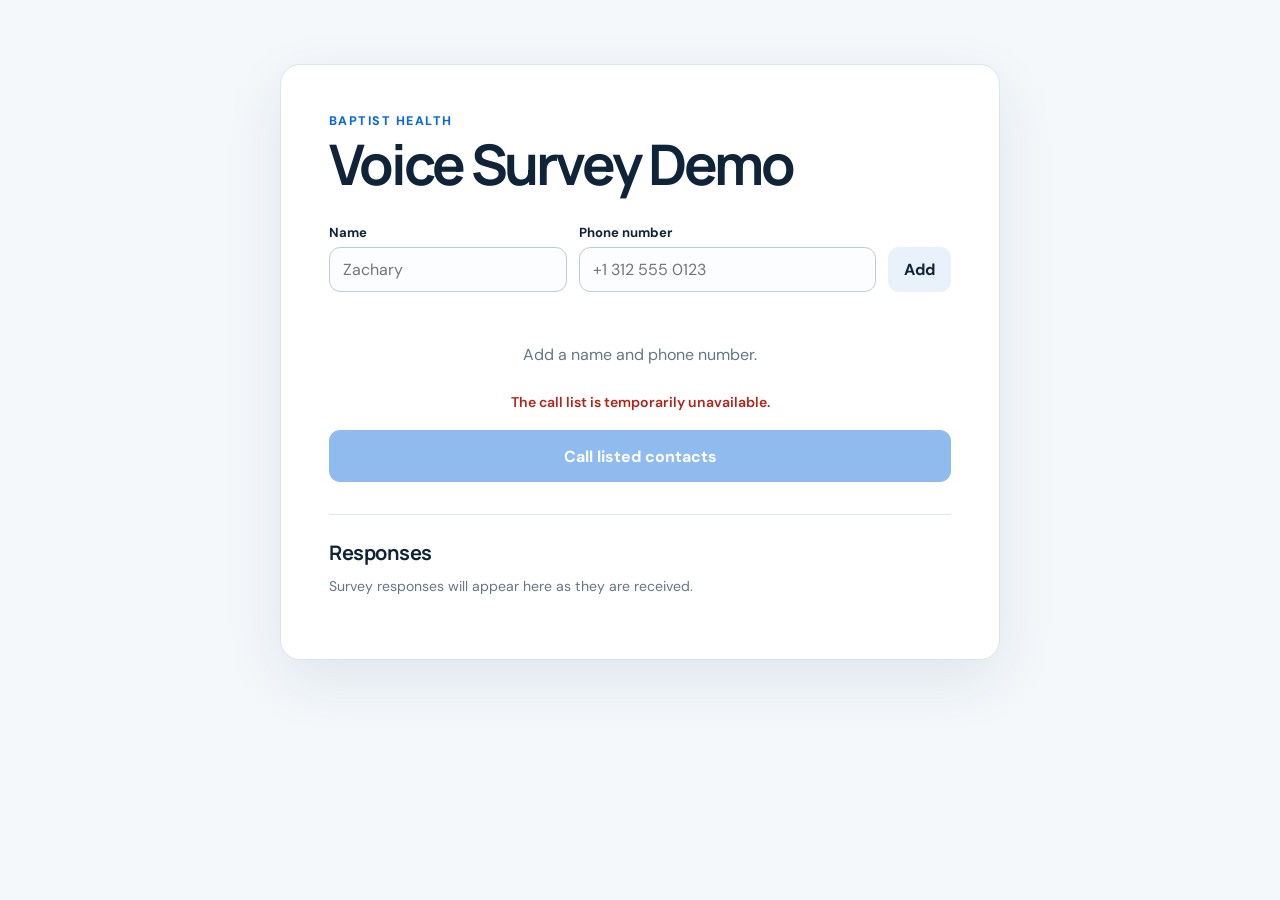
==== commit e5f1ec34: "Show voice survey responses in demo" ====
--- a/voice-demo/index.html
+++ b/voice-demo/index.html
@@ -37,6 +37,12 @@
 
     <p id="notice" class="notice" role="status" aria-live="polite"></p>
     <button id="call-list" class="call-button" type="button" disabled>Call listed contacts</button>
+
+    <section class="responses" aria-labelledby="responses-heading">
+      <h2 id="responses-heading">Responses</h2>
+      <p id="responses-empty" class="responses-empty">Survey responses will appear here as they are received.</p>
+      <div id="response-list" class="response-list" aria-live="polite"></div>
+    </section>
   </main>
 
   <script src="app.js"></script>
--- a/voice-demo/styles.css
+++ b/voice-demo/styles.css
@@ -152,8 +152,70 @@
 
 .call-button:hover:not(:disabled) { background: var(--blue-dark); }
 
+.responses {
+  border-top: 1px solid var(--line);
+  margin-top: 2rem;
+  padding-top: 1.5rem;
+}
+
+.responses h2 {
+  font-family: Manrope, sans-serif;
+  font-size: 1.25rem;
+  letter-spacing: -0.025em;
+  margin: 0;
+}
+
+.responses-empty,
+.response-waiting {
+  color: var(--muted);
+  font-size: 0.88rem;
+  margin: 0.65rem 0 0;
+}
+
+.response-list { display: grid; gap: 1rem; margin-top: 1rem; }
+
+.response-list article {
+  background: #f7fafc;
+  border: 1px solid var(--line);
+  border-radius: 0.8rem;
+  padding: 1rem;
+}
+
+.response-heading {
+  align-items: baseline;
+  display: flex;
+  gap: 0.75rem;
+  justify-content: space-between;
+}
+
+.response-heading h3 { font-size: 1rem; margin: 0; }
+.response-heading span { color: var(--muted); font-size: 0.78rem; text-align: right; }
+
+.answer-grid {
+  display: grid;
+  gap: 0.55rem;
+  grid-template-columns: repeat(2, minmax(0, 1fr));
+  margin: 1rem 0 0;
+}
+
+.answer-grid div {
+  align-items: center;
+  background: var(--surface);
+  border: 1px solid var(--line);
+  border-radius: 0.55rem;
+  display: flex;
+  gap: 0.6rem;
+  justify-content: space-between;
+  min-height: 2.5rem;
+  padding: 0.55rem 0.7rem;
+}
+
+.answer-grid dt { color: var(--muted); font-size: 0.76rem; }
+.answer-grid dd { font-size: 0.88rem; font-weight: 700; margin: 0; text-align: right; }
+
 @media (max-width: 620px) {
   body { padding: 1rem; }
   main { border-radius: 1rem; }
   .contact-form { grid-template-columns: 1fr; }
-}
+  .answer-grid { grid-template-columns: 1fr; }
+}
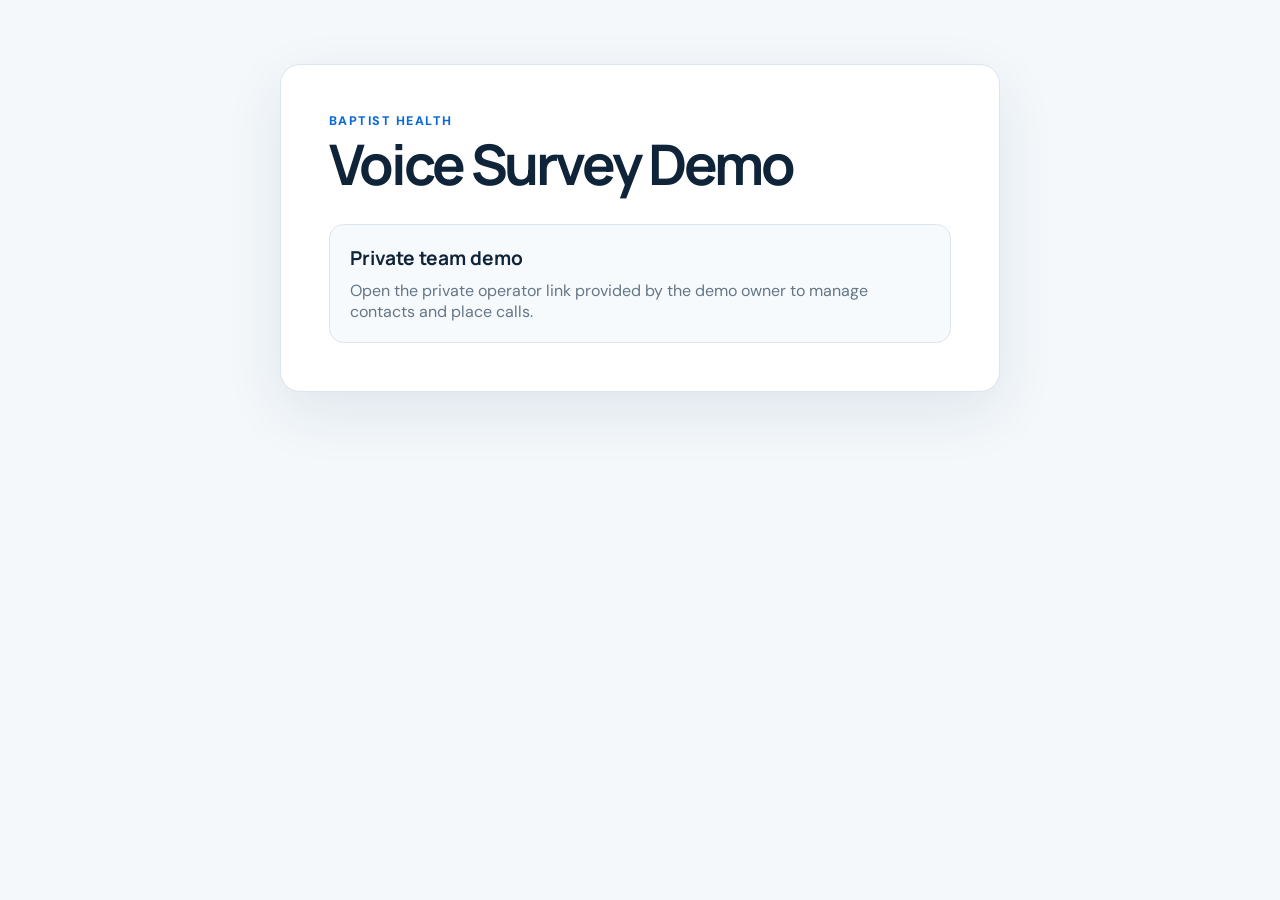
==== commit f0a4adee: "Lock voice demo behind private operator link" ====
--- a/voice-demo/index.html
+++ b/voice-demo/index.html
@@ -18,6 +18,12 @@
       <h1>Voice Survey Demo</h1>
     </header>
 
+    <section id="access-required" class="access-required">
+      <h2>Private team demo</h2>
+      <p>Open the private operator link provided by the demo owner to manage contacts and place calls.</p>
+    </section>
+
+    <div id="operator-controls" hidden>
     <form id="contact-form" class="contact-form">
       <label>
         <span>Name</span>
@@ -43,6 +49,7 @@
       <p id="responses-empty" class="responses-empty">Survey responses will appear here as they are received.</p>
       <div id="response-list" class="response-list" aria-live="polite"></div>
     </section>
+    </div>
   </main>
 
   <script src="app.js"></script>
--- a/voice-demo/styles.css
+++ b/voice-demo/styles.css
@@ -50,6 +50,24 @@
   margin: 0;
 }
 
+.access-required {
+  background: #f7fafc;
+  border: 1px solid var(--line);
+  border-radius: 0.9rem;
+  padding: 1.25rem;
+}
+
+.access-required h2 {
+  font-family: Manrope, sans-serif;
+  font-size: 1.2rem;
+  margin: 0;
+}
+
+.access-required p {
+  color: var(--muted);
+  margin: 0.55rem 0 0;
+}
+
 .contact-form {
   align-items: end;
   display: grid;
@@ -114,6 +132,7 @@
 .contact-list li:first-child { border-top: 1px solid var(--line); }
 .contact-list li div { display: grid; gap: 0.15rem; }
 .contact-list li span { color: var(--muted); font-size: 0.86rem; }
+.contact-list li.pending-contact { opacity: 0.72; }
 
 .remove-button {
   background: transparent;
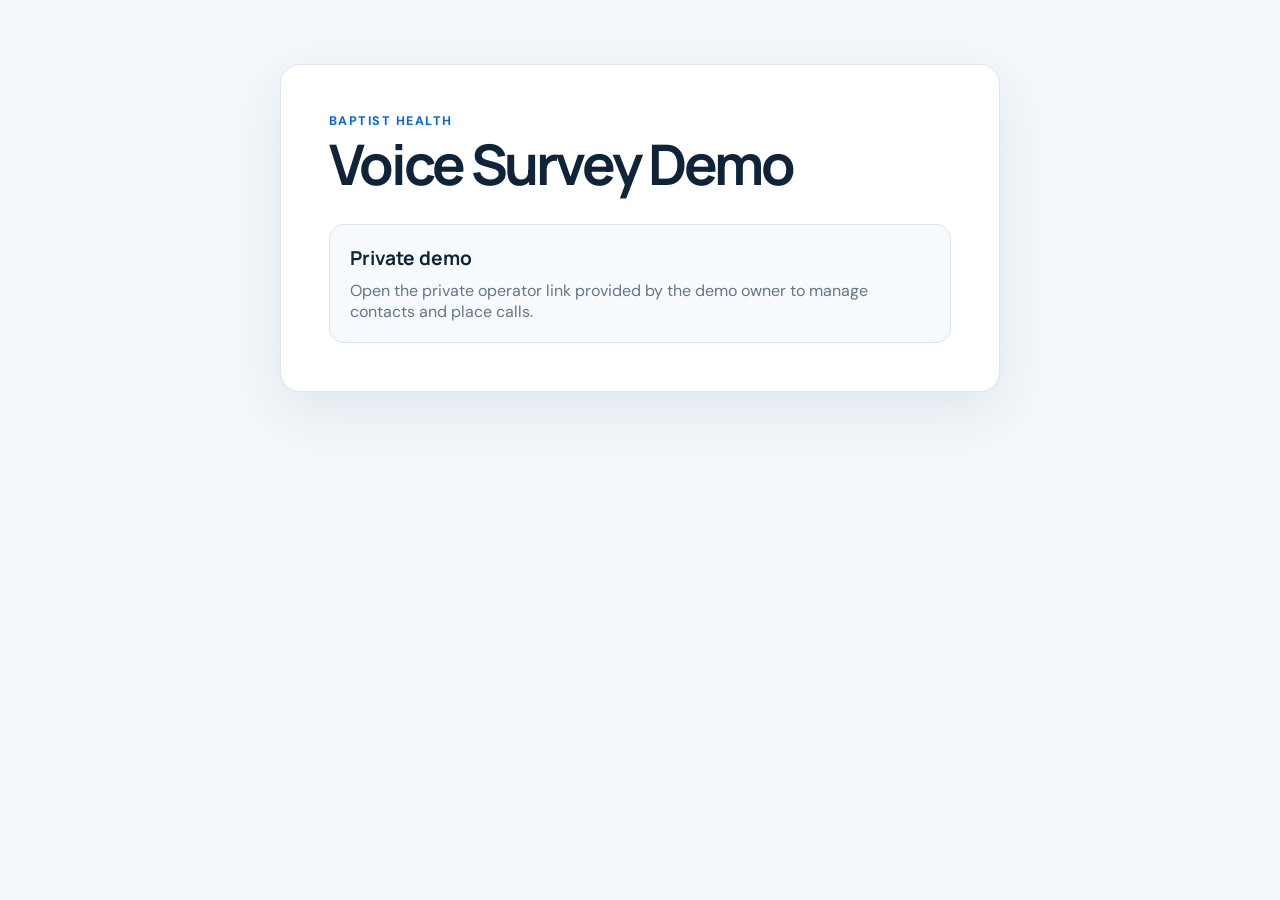
==== commit e2c44ab7: "Shorten private demo heading" ====
--- a/voice-demo/index.html
+++ b/voice-demo/index.html
@@ -19,7 +19,7 @@
     </header>
 
     <section id="access-required" class="access-required">
-      <h2>Private team demo</h2>
+      <h2>Private demo</h2>
       <p>Open the private operator link provided by the demo owner to manage contacts and place calls.</p>
     </section>
 
